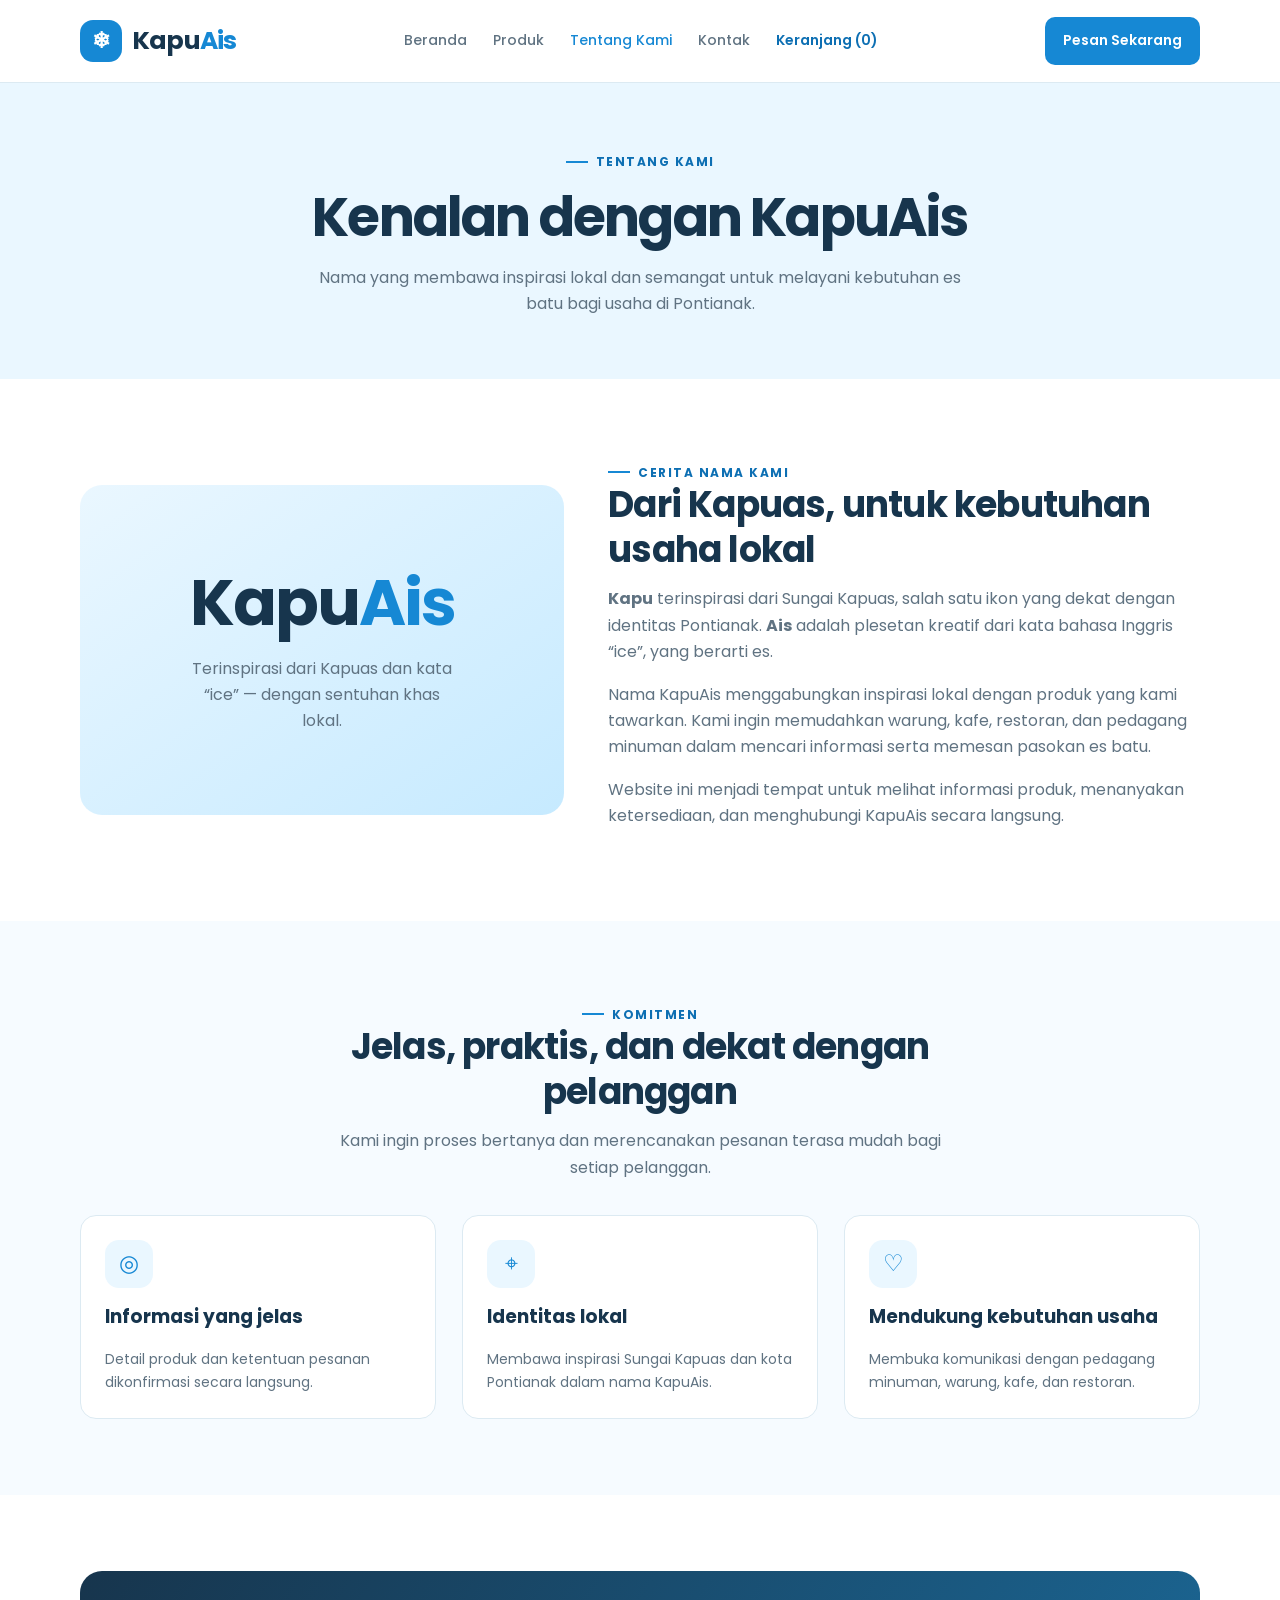
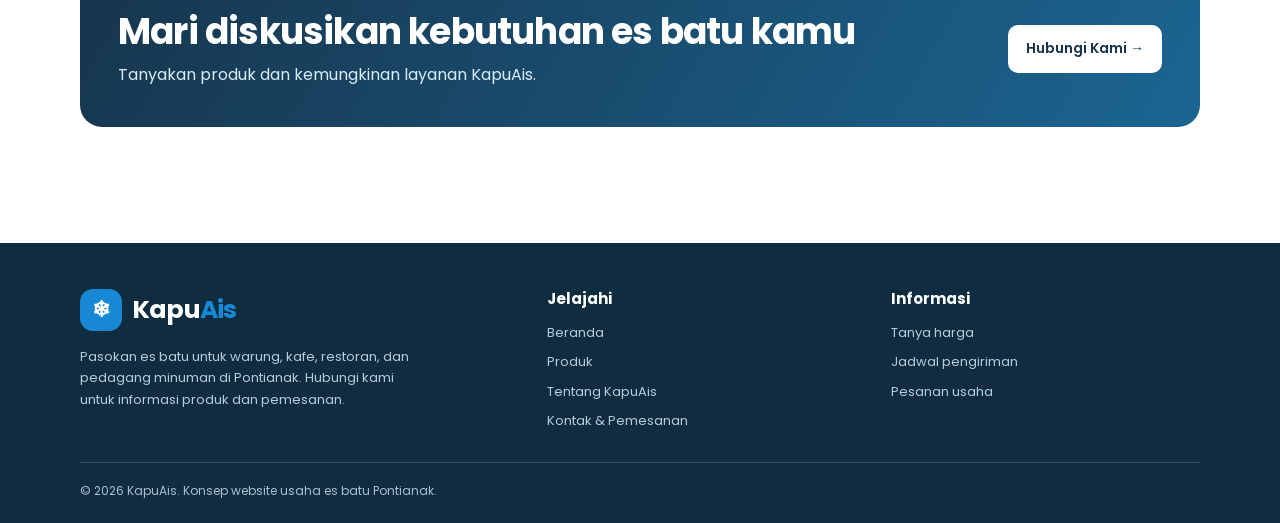
==== KapuAis-Website-Final/KAPUAIS/about.html @ 91e91ee8 "WEBSITE E-COMMERCE KAPUAIS" ====
<!DOCTYPE html>
<html lang="id">
<head>
  <meta charset="UTF-8">
  <meta name="viewport" content="width=device-width, initial-scale=1.0">
  <meta name="description" content="Cerita nama KapuAis yang terinspirasi Sungai Kapuas dan ice.">
  <meta name="theme-color" content="#1688d4">
  <title>Tentang Kami | KapuAis</title>
  <link rel="preconnect" href="https://fonts.googleapis.com">
  <link rel="preconnect" href="https://fonts.gstatic.com" crossorigin>
  <link href="https://fonts.googleapis.com/css2?family=Poppins:wght@400;500;600;700&display=swap" rel="stylesheet">
  <link rel="stylesheet" href="style.css">
</head>
<body>
<header class="site-header">
  <div class="container nav-wrap">
    <a class="brand" href="home.html" aria-label="KapuAis beranda">
      <span class="brand-mark">❄</span>
      <span class="brand-name">Kapu<span>Ais</span></span>
    </a>
    <nav aria-label="Navigasi utama"><a href="home.html" class="">Beranda</a>
<a href="store.html" class="">Produk</a>
<a href="about.html" class="active">Tentang Kami</a>
<a href="contact.html" class="">Kontak</a><a href="cart.html" class="cart-nav">Keranjang (<span data-cart-count>0</span>)</a></nav>
    <a class="btn" href="contact.html">Pesan Sekarang</a>
  </div>
</header>
<main>

<section class="page-hero"><div class="container"><span class="eyebrow">Tentang Kami</span><h1>Kenalan dengan KapuAis</h1><p>Nama yang membawa inspirasi lokal dan semangat untuk melayani kebutuhan es batu bagi usaha di Pontianak.</p></div></section>
<section class="section">
  <div class="container">
    <div class="about-grid">
      <div class="about-visual"><div class="big-brand">Kapu<span>Ais</span></div><p>Terinspirasi dari Kapuas dan kata “ice” — dengan sentuhan khas lokal.</p></div>
      <div class="about-copy"><span class="eyebrow">Cerita nama kami</span><h2>Dari Kapuas, untuk kebutuhan usaha lokal</h2><p><strong>Kapu</strong> terinspirasi dari Sungai Kapuas, salah satu ikon yang dekat dengan identitas Pontianak. <strong>Ais</strong> adalah plesetan kreatif dari kata bahasa Inggris “ice”, yang berarti es.</p><p>Nama KapuAis menggabungkan inspirasi lokal dengan produk yang kami tawarkan. Kami ingin memudahkan warung, kafe, restoran, dan pedagang minuman dalam mencari informasi serta memesan pasokan es batu.</p><p>Website ini menjadi tempat untuk melihat informasi produk, menanyakan ketersediaan, dan menghubungi KapuAis secara langsung.</p></div>
    </div>
  </div>
</section>
<section class="section section-soft">
  <div class="container">
    <div class="section-head"><span class="eyebrow">Komitmen</span><h2>Jelas, praktis, dan dekat dengan pelanggan</h2><p>Kami ingin proses bertanya dan merencanakan pesanan terasa mudah bagi setiap pelanggan.</p></div>
    <div class="features">
      <article class="feature"><div class="feature-icon">◎</div><h3>Informasi yang jelas</h3><p>Detail produk dan ketentuan pesanan dikonfirmasi secara langsung.</p></article>
      <article class="feature"><div class="feature-icon">⌖</div><h3>Identitas lokal</h3><p>Membawa inspirasi Sungai Kapuas dan kota Pontianak dalam nama KapuAis.</p></article>
      <article class="feature"><div class="feature-icon">♡</div><h3>Mendukung kebutuhan usaha</h3><p>Membuka komunikasi dengan pedagang minuman, warung, kafe, dan restoran.</p></article>
    </div>
  </div>
</section>
<section class="section"><div class="container"><div class="cta"><div><h2>Mari diskusikan kebutuhan es batu kamu</h2><p>Tanyakan produk dan kemungkinan layanan KapuAis.</p></div><a class="btn" href="contact.html">Hubungi Kami →</a></div></div></section>

</main>
<footer class="site-footer">
  <div class="container">
    <div class="footer-grid">
      <div>
        <a class="brand" href="home.html"><span class="brand-mark">❄</span><span class="brand-name">Kapu<span>Ais</span></span></a>
        <p>Pasokan es batu untuk warung, kafe, restoran, dan pedagang minuman di Pontianak. Hubungi kami untuk informasi produk dan pemesanan.</p>
      </div>
      <div>
        <h3>Jelajahi</h3>
        <div class="footer-links">
          <a href="home.html">Beranda</a><a href="store.html">Produk</a><a href="about.html">Tentang KapuAis</a><a href="contact.html">Kontak & Pemesanan</a>
        </div>
      </div>
      <div>
        <h3>Informasi</h3>
        <div class="footer-links">
          <a href="contact.html">Tanya harga</a><a href="contact.html">Jadwal pengiriman</a><a href="contact.html">Pesanan usaha</a>
        </div>
      </div>
    </div>
    <div class="copyright">© 2026 KapuAis. Konsep website usaha es batu Pontianak.</div>
  </div>
</footer>

<script src="shop.js"></script>
</body>
</html>
---- KapuAis-Website-Final/KAPUAIS/style.css ----
:root {
  --navy: #17354d;
  --blue: #1688d4;
  --blue-dark: #0d6fb3;
  --ice: #eaf7ff;
  --pale: #f6fbff;
  --text: #243746;
  --muted: #607382;
  --line: #dceaf2;
  --white: #ffffff;
  --shadow: 0 12px 32px rgba(23, 53, 77, .08);
}
* { box-sizing: border-box; }
html { scroll-behavior: smooth; }
body {
  margin: 0;
  color: var(--text);
  background: var(--white);
  font-family: 'Poppins', Arial, sans-serif;
  line-height: 1.65;
}
a { color: inherit; }
img { max-width: 100%; display: block; }
.container { width: min(1120px, calc(100% - 40px)); margin: 0 auto; }
.site-header {
  position: sticky; top: 0; z-index: 20;
  background: rgba(255,255,255,.96);
  border-bottom: 1px solid var(--line);
  backdrop-filter: blur(12px);
}
.nav-wrap {
  min-height: 82px; display: flex; align-items: center;
  justify-content: space-between; gap: 24px;
}
.brand { display: inline-flex; align-items: center; gap: 10px; text-decoration: none; }
.brand-mark {
  width: 42px; height: 42px; display: grid; place-items: center;
  border-radius: 13px; color: white; background: var(--blue);
  font-size: 22px; font-weight: 700;
}
.brand-name { color: var(--navy); font-size: 25px; font-weight: 700; letter-spacing: -.8px; }
.brand-name span { color: var(--blue); }
nav { display: flex; align-items: center; gap: 26px; }
nav a { color: var(--muted); text-decoration: none; font-size: 14px; font-weight: 500; }
nav a:hover, nav a.active { color: var(--blue); }
.btn {
  display: inline-flex; align-items: center; justify-content: center; gap: 8px;
  border: 0; border-radius: 10px; padding: 12px 18px;
  background: var(--blue); color: white; font: inherit; font-size: 14px;
  font-weight: 600; text-decoration: none; cursor: pointer; transition: .2s ease;
}
.btn:hover { background: var(--blue-dark); transform: translateY(-1px); }
.btn-outline { color: var(--blue); background: white; border: 1px solid #b9def5; }
.btn-outline:hover { color: white; }
.hero {
  background: linear-gradient(115deg, var(--pale) 0%, var(--ice) 100%);
  padding: 76px 0 72px; overflow: hidden;
}
.hero-grid { display: grid; grid-template-columns: 1.02fr .98fr; gap: 56px; align-items: center; }
.eyebrow {
  display: inline-flex; align-items: center; gap: 8px; color: var(--blue-dark);
  font-size: 12px; font-weight: 700; letter-spacing: 1.5px; text-transform: uppercase;
}
.eyebrow::before { content: ""; width: 22px; height: 2px; background: var(--blue); }
h1, h2, h3, p { margin-top: 0; }
h1 { color: var(--navy); font-size: clamp(36px, 4.2vw, 56px); line-height: 1.13; letter-spacing: -1.8px; margin: 16px 0; }
h2 { color: var(--navy); font-size: clamp(27px, 3vw, 36px); line-height: 1.25; letter-spacing: -.8px; margin-bottom: 14px; }
h3 { color: var(--navy); line-height: 1.35; }
.lead { color: var(--muted); font-size: 17px; max-width: 550px; margin-bottom: 26px; }
.button-row { display: flex; flex-wrap: wrap; gap: 12px; }
.hero-photo {
  position: relative; border-radius: 26px; min-height: 380px; overflow: hidden;
  background: linear-gradient(145deg, #d5f0ff, #72bce9 55%, #eaf7ff);
  box-shadow: var(--shadow);
}
.hero-photo img { width: 100%; height: 420px; object-fit: cover; }
.photo-note {
  position: absolute; bottom: 18px; left: 18px; right: 18px;
  padding: 14px 17px; border: 1px solid rgba(255,255,255,.65);
  border-radius: 14px; color: var(--navy); background: rgba(255,255,255,.9);
  backdrop-filter: blur(10px); font-size: 13px; font-weight: 500;
}
.section { padding: 76px 0; }
.section-soft { background: var(--pale); }
.section-head { max-width: 650px; margin: 0 auto 34px; text-align: center; }
.section-head p { color: var(--muted); margin-bottom: 0; }
.cards { display: grid; grid-template-columns: repeat(3, 1fr); gap: 22px; }
.card {
  border: 1px solid var(--line); border-radius: 18px; overflow: hidden;
  background: white; box-shadow: 0 5px 18px rgba(23,53,77,.035);
}
.card-image { height: 205px; overflow: hidden; background: var(--ice); }
.card-image img { width: 100%; height: 100%; object-fit: cover; transition: transform .3s ease; }
.card:hover .card-image img { transform: scale(1.04); }
.card-body { padding: 22px; }
.card-body p { color: var(--muted); font-size: 14px; margin-bottom: 16px; }
.text-link { color: var(--blue-dark); font-size: 14px; font-weight: 600; text-decoration: none; }
.features { display: grid; grid-template-columns: repeat(3, 1fr); gap: 26px; }
.feature { padding: 24px; border: 1px solid var(--line); border-radius: 16px; background: white; }
.feature-icon {
  width: 48px; height: 48px; display: grid; place-items: center;
  border-radius: 14px; background: var(--ice); color: var(--blue); font-size: 23px;
  margin-bottom: 16px;
}
.feature p { color: var(--muted); font-size: 14px; margin-bottom: 0; }
.cta {
  padding: 38px; display: flex; align-items: center; justify-content: space-between;
  gap: 28px; border-radius: 22px; color: white;
  background: linear-gradient(120deg, var(--navy), #1b6592);
}
.cta h2 { color: white; margin-bottom: 8px; }
.cta p { color: #d9edf9; margin-bottom: 0; }
.cta .btn { color: var(--navy); background: white; flex-shrink: 0; }
.page-hero { padding: 62px 0; background: var(--ice); text-align: center; }
.page-hero p { max-width: 650px; margin: 0 auto; color: var(--muted); }
.about-grid { display: grid; grid-template-columns: .9fr 1.1fr; align-items: center; gap: 44px; }
.about-visual {
  min-height: 330px; border-radius: 22px; padding: 32px;
  background: linear-gradient(145deg, var(--ice), #c6eaff);
  display: flex; flex-direction: column; justify-content: center; align-items: center; text-align: center;
}
.about-visual .big-brand { font-size: clamp(42px, 5vw, 65px); font-weight: 700; color: var(--navy); letter-spacing: -2px; }
.big-brand span { color: var(--blue); }
.about-visual p { color: var(--muted); max-width: 270px; }
.about-copy p { color: var(--muted); }
.info-strip { display: grid; grid-template-columns: repeat(3, 1fr); gap: 18px; margin-top: 32px; }
.info-box { padding: 22px; background: var(--pale); border-radius: 14px; }
.info-box strong { display: block; color: var(--navy); margin-bottom: 4px; }
.info-box span { color: var(--muted); font-size: 13px; }
.contact-grid { display: grid; grid-template-columns: .9fr 1.1fr; gap: 28px; align-items: start; }
.contact-panel, .form-panel { padding: 28px; border: 1px solid var(--line); border-radius: 18px; background: white; }
.contact-panel { background: var(--pale); }
.contact-item { margin: 22px 0; }
.contact-item strong { display: block; color: var(--navy); }
.contact-item span { color: var(--muted); font-size: 14px; }
label { display: block; margin: 15px 0 7px; color: var(--navy); font-size: 13px; font-weight: 600; }
input, select, textarea {
  width: 100%; padding: 12px 13px; border: 1px solid #cddde7; border-radius: 9px;
  color: var(--text); font: inherit; font-size: 14px; background: white;
}
textarea { min-height: 105px; resize: vertical; }
.form-help { color: var(--muted); font-size: 12px; margin: 12px 0 0; }
.site-footer { background: #102c40; color: #d4e5ef; padding: 46px 0 22px; margin-top: 40px; }
.footer-grid { display: grid; grid-template-columns: 1.4fr 1fr 1fr; gap: 34px; }
.site-footer .brand-name { color: white; }
.site-footer p { max-width: 330px; color: #b8cdd9; font-size: 13px; margin-top: 15px; }
.site-footer h3 { color: white; font-size: 15px; margin-bottom: 13px; }
.footer-links { display: grid; gap: 8px; }
.footer-links a { color: #b8cdd9; font-size: 13px; text-decoration: none; }
.footer-links a:hover { color: white; }
.copyright { border-top: 1px solid rgba(255,255,255,.14); padding-top: 18px; margin-top: 30px; color: #a9c0cf; font-size: 12px; }
@media (max-width: 800px) {
  .nav-wrap { padding: 14px 0; flex-wrap: wrap; }
  nav { order: 3; width: 100%; gap: 18px; flex-wrap: wrap; }
  .nav-wrap > .btn { margin-left: auto; }
  .hero { padding: 48px 0; }
  .hero-grid, .about-grid, .contact-grid { grid-template-columns: 1fr; gap: 28px; }
  .hero-photo, .hero-photo img { min-height: 270px; height: 300px; }
  .cards, .features { grid-template-columns: 1fr 1fr; }
  .cta { align-items: flex-start; flex-direction: column; padding: 28px; }
  .footer-grid { grid-template-columns: 1fr 1fr; }
}
@media (max-width: 540px) {
  .container { width: min(100% - 28px, 1120px); }
  .brand-name { font-size: 22px; }
  .nav-wrap > .btn { padding: 9px 12px; font-size: 12px; }
  nav { gap: 14px; }
  nav a { font-size: 12px; }
  .cards, .features, .info-strip, .footer-grid { grid-template-columns: 1fr; }
  .section { padding: 54px 0; }
  .card-image { height: 190px; }
  .contact-panel, .form-panel { padding: 21px; }
}

/* Katalog, keranjang, dan checkout KapuAis */
.cart-nav { color: var(--blue-dark) !important; font-weight: 600 !important; }
.catalog-toolbar { display: flex; justify-content: space-between; align-items: center; gap: 20px; margin-bottom: 22px; }
.catalog-toolbar strong { color: var(--navy); font-size: 18px; }
.catalog-toolbar p { margin: 3px 0 0; color: var(--muted); font-size: 13px; }
.product-placeholder { min-height: 205px; display: grid; place-items: center; padding: 18px; text-align: center; color: #47728c; background: linear-gradient(145deg, #eaf7ff, #d8effc); border-bottom: 1px dashed #b5d9ec; font-size: 13px; }
.product-placeholder::before { content: none; }
.product-image { display: block; width: 100%; height: 245px; object-fit: contain; background: #f7fbff; padding: 8px; border: 0; }
.product-card .card-body { height: auto; }
.small-placeholder { object-fit: contain; background: #f7fbff; padding: 4px; }
.product-card .card-body { display: flex; flex-direction: column; height: calc(100% - 205px); }
.product-tag { display: inline-block; color: var(--blue-dark); background: var(--ice); border-radius: 30px; padding: 4px 9px; font-size: 10px; font-weight: 700; align-self: flex-start; margin-bottom: 12px; }
.product-buy-row { display: flex; justify-content: space-between; align-items: center; gap: 12px; margin-top: auto; padding-top: 10px; }
.product-price { color: var(--navy); font-size: 16px; }
.product-price small { color: var(--muted); font-size: 11px; font-weight: 400; }
.product-buy-row .btn { padding: 10px 12px; font-size: 12px; white-space: nowrap; }
.cart-layout, .checkout-layout { display: grid; grid-template-columns: minmax(0, 1.6fr) minmax(260px, .8fr); gap: 28px; align-items: start; }
.cart-items { min-width: 0; }
.cart-item { display: flex; gap: 18px; align-items: center; padding: 18px 0; border-bottom: 1px solid var(--line); }
.small-placeholder { min-height: 100px; width: 105px; flex: 0 0 105px; border: 0; border-radius: 12px; font-size: 11px; }
.small-placeholder::before { font-size: 20px; }
.cart-item-info { flex: 1; min-width: 0; }
.cart-item-info h3 { margin-bottom: 5px; font-size: 16px; }
.cart-item-info p { color: var(--muted); font-size: 13px; margin-bottom: 9px; }
.line-total { color: var(--navy); white-space: nowrap; font-size: 14px; }
.quantity-control { display: flex; align-items: center; gap: 10px; flex-wrap: wrap; }
.quantity-control button { min-width: 30px; height: 30px; border: 1px solid var(--line); border-radius: 7px; background: white; color: var(--navy); cursor: pointer; font: inherit; }
.quantity-control .remove-item { border: 0; color: #b42318; font-size: 12px; }
.cart-summary { border: 1px solid var(--line); border-radius: 16px; padding: 24px; background: var(--pale); }
.cart-summary h2 { font-size: 22px; }
.summary-row { display: flex; justify-content: space-between; gap: 15px; padding: 10px 0; border-bottom: 1px solid var(--line); font-size: 13px; }
.summary-row strong { color: var(--navy); text-align: right; }
.summary-total { margin-top: 5px; font-size: 15px; }
.btn-full { width: 100%; margin-top: 14px; }
.continue-shopping { display: inline-block; margin-top: 18px; }
.empty-cart { text-align: center; border: 1px dashed #b9d8e9; border-radius: 18px; padding: 48px 20px; background: var(--pale); }
.empty-cart-icon { font-size: 40px; margin-bottom: 10px; }
.empty-cart h2 { font-size: 24px; }
.empty-cart p { color: var(--muted); }
.checkout-layout .form-panel { padding: 28px; }
.checkout-layout .form-panel .btn { margin-top: 18px; }
.checkout-summary { position: sticky; top: 105px; }
.payment-note { margin: 20px 0 16px; padding: 14px; border-radius: 10px; background: #fff8e6; color: #775b16; font-size: 12px; }
@media (max-width: 800px) { .cart-layout, .checkout-layout { grid-template-columns: 1fr; } .checkout-summary { position: static; } }
@media (max-width: 540px) { .catalog-toolbar { align-items: flex-start; flex-direction: column; } .cart-item { align-items: flex-start; flex-wrap: wrap; } .line-total { margin-left: auto; } .small-placeholder { width: 82px; flex-basis: 82px; min-height: 82px; } .product-buy-row { align-items: flex-start; flex-direction: column; } }

/* Area foto yang sengaja dikosongkan agar pemilik dapat menambahkan foto sendiri. */
.home-photo-placeholder,
.home-card-photo-placeholder {
  display: flex;
  align-items: center;
  justify-content: center;
  text-align: center;
  color: #39718f;
  background: linear-gradient(135deg, #eaf8ff, #d9f0ff);
  border: 0;
  padding: 8px;
  object-fit: contain;
  background: #f7fbff;
  min-height: 190px;
  border-radius: 14px;
}
.home-photo-placeholder { min-height: 320px; height: 100%; }
.home-card-photo-placeholder { min-height: 150px; border-radius: 0; }
.catalog-search-label { display: block; margin: 22px 0 7px; font-weight: 600; }
.catalog-search { display: block; width: 100%; max-width: 520px; padding: 12px 14px; border: 1px solid #cbdce8; border-radius: 10px; font: inherit; margin-bottom: 22px; }
.product-card[hidden] { display: none !important; }
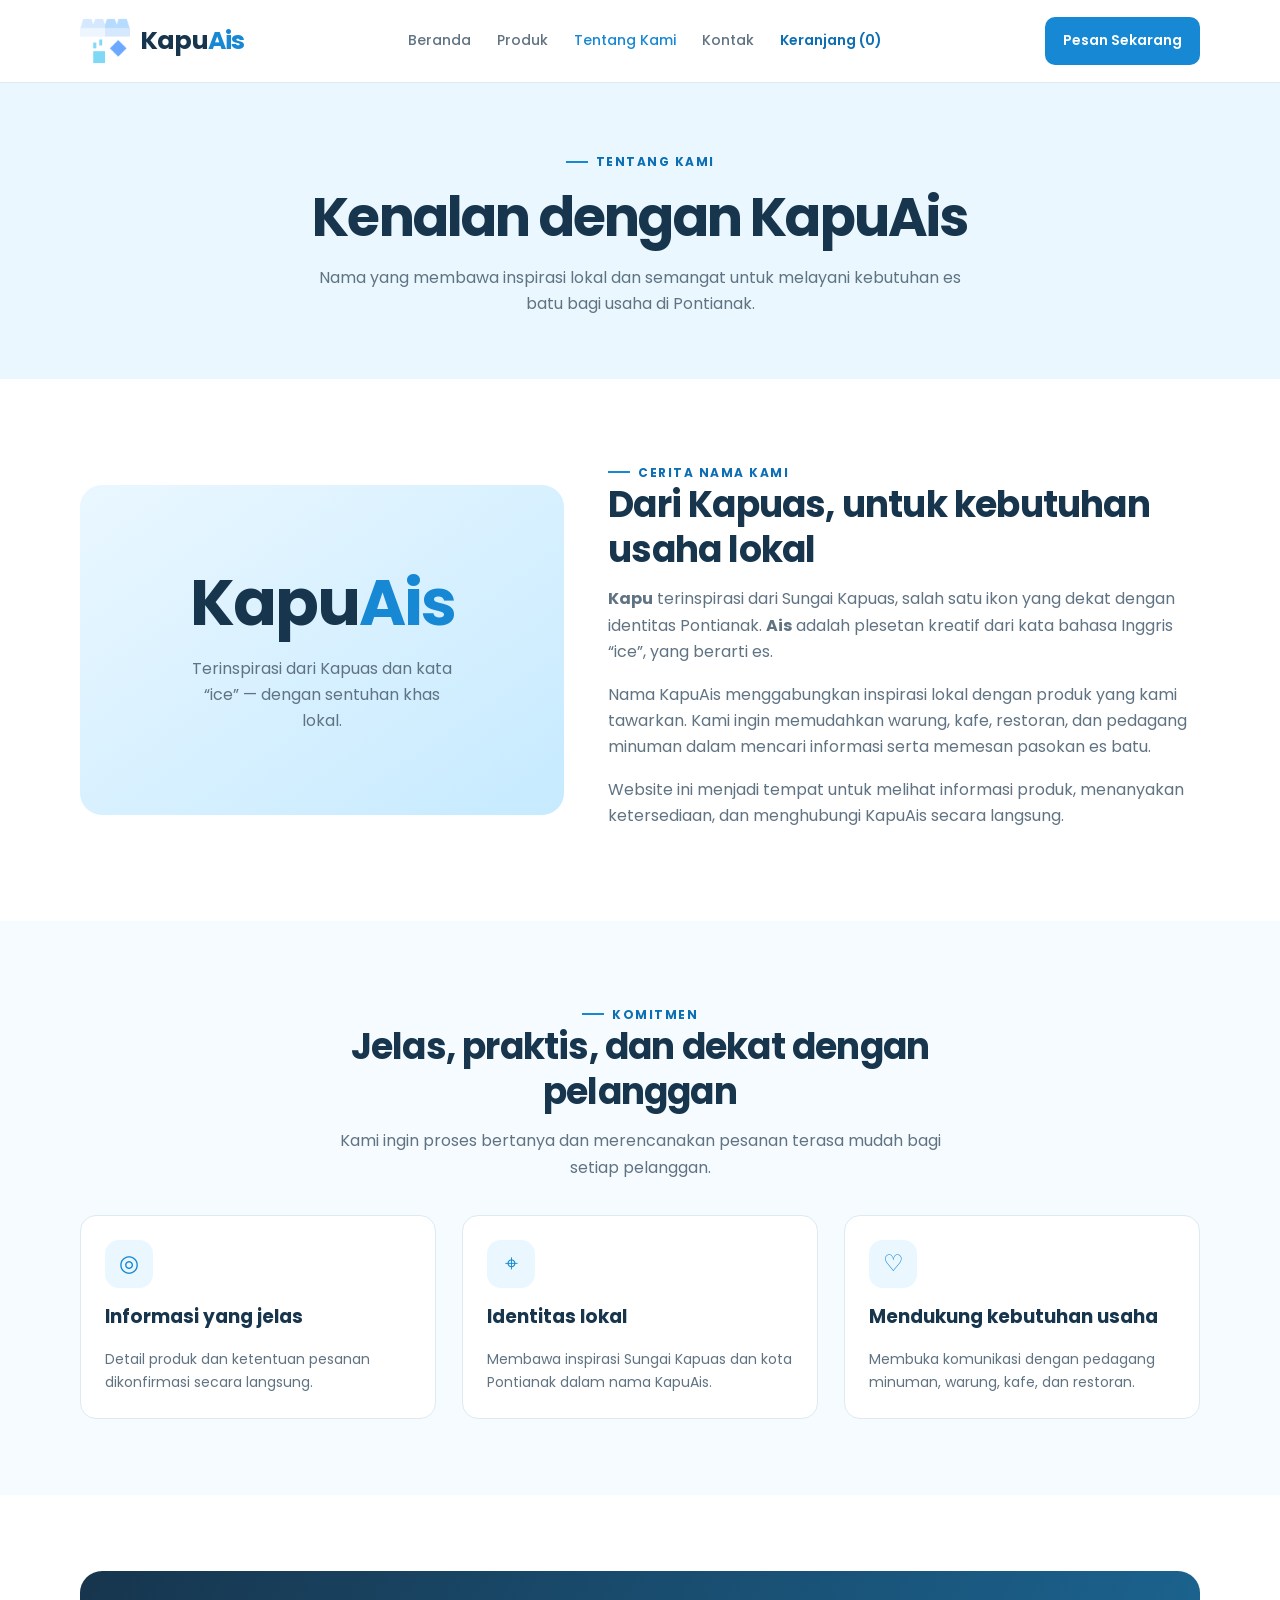
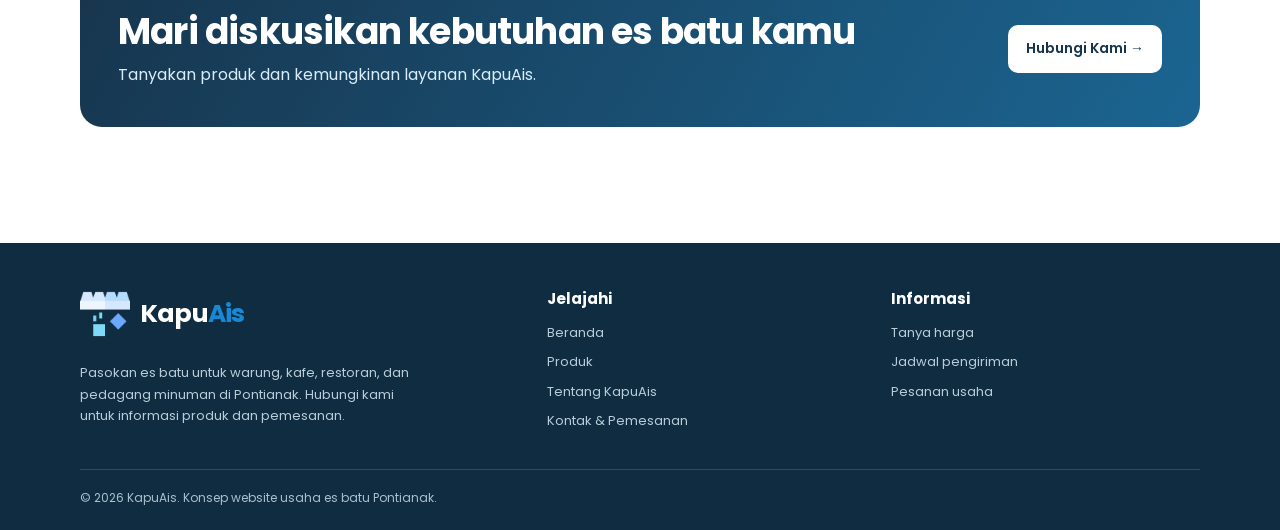
==== commit b176f469: "UPDATE WEBSITE KAPUAIS" ====
--- a/KapuAis-Website-Final/KAPUAIS/about.html
+++ b/KapuAis-Website-Final/KAPUAIS/about.html
@@ -14,11 +14,11 @@
 <body>
 <header class="site-header">
   <div class="container nav-wrap">
-    <a class="brand" href="home.html" aria-label="KapuAis beranda">
-      <span class="brand-mark">❄</span>
+    <a class="brand" href="index.html" aria-label="KapuAis beranda">
+      <img src="images/logokapuais.jpeg" alt="" width="50px">
       <span class="brand-name">Kapu<span>Ais</span></span>
     </a>
-    <nav aria-label="Navigasi utama"><a href="home.html" class="">Beranda</a>
+    <nav aria-label="Navigasi utama"><a href="index.html" class="">Beranda</a>
 <a href="store.html" class="">Produk</a>
 <a href="about.html" class="active">Tentang Kami</a>
 <a href="contact.html" class="">Kontak</a><a href="cart.html" class="cart-nav">Keranjang (<span data-cart-count>0</span>)</a></nav>
@@ -53,13 +53,13 @@
   <div class="container">
     <div class="footer-grid">
       <div>
-        <a class="brand" href="home.html"><span class="brand-mark">❄</span><span class="brand-name">Kapu<span>Ais</span></span></a>
+        <a class="brand" href="index.html"><img src="images/logokapuais.jpeg" alt="" width="50px"><span class="brand-name">Kapu<span>Ais</span></span></a>
         <p>Pasokan es batu untuk warung, kafe, restoran, dan pedagang minuman di Pontianak. Hubungi kami untuk informasi produk dan pemesanan.</p>
       </div>
       <div>
         <h3>Jelajahi</h3>
         <div class="footer-links">
-          <a href="home.html">Beranda</a><a href="store.html">Produk</a><a href="about.html">Tentang KapuAis</a><a href="contact.html">Kontak & Pemesanan</a>
+          <a href="index.html">Beranda</a><a href="store.html">Produk</a><a href="about.html">Tentang KapuAis</a><a href="contact.html">Kontak & Pemesanan</a>
         </div>
       </div>
       <div>
